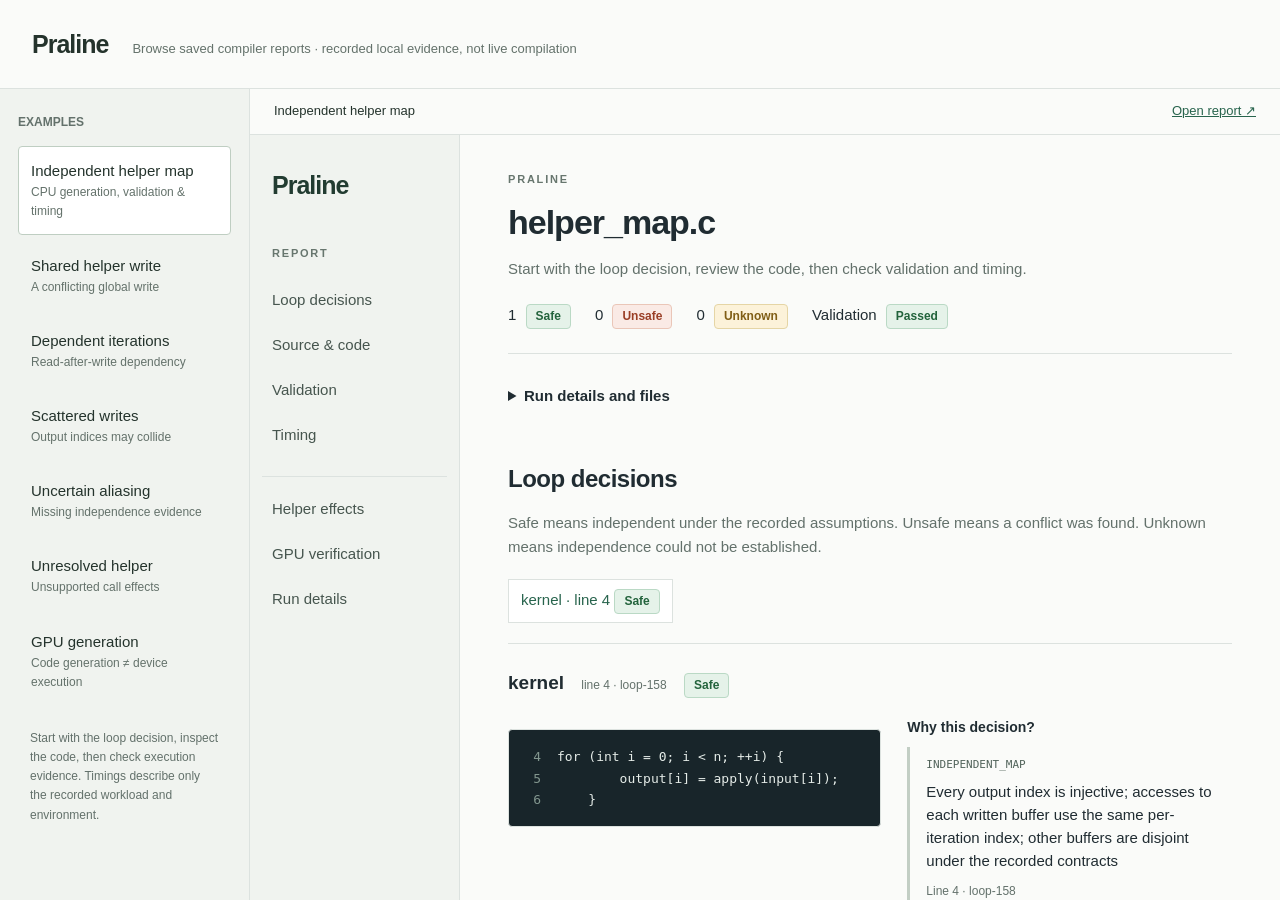
==== submission/demo-walkthrough.html @ d5bf11dd "Improve Praline report interface and evidence browser" ====
<!doctype html>
<html lang="en">
<meta charset="utf-8"><meta name="viewport" content="width=device-width,initial-scale=1">
<title>Praline · Examples</title>
<style>
*{box-sizing:border-box}body{margin:0;color:#24332c;background:#fafbf9;font:15px/1.6 Helvetica,Arial,sans-serif}header{padding:24px 32px;border-bottom:1px solid #dce2df;display:flex;align-items:baseline;gap:24px}h1{font-size:25px;letter-spacing:-1px;margin:0}header p{margin:0;color:#64726b;font-size:13px}.layout{display:grid;grid-template-columns:250px 1fr;height:calc(100vh - 89px)}aside{overflow:auto;padding:24px 18px;background:#f0f3ef;border-right:1px solid #dce2df}h2{font-size:12px;color:#63716b;margin:0 0 14px;font-weight:600}button{display:block;width:100%;text-align:left;border:1px solid transparent;background:none;color:inherit;font:inherit;padding:12px;margin-bottom:6px;border-radius:4px;cursor:pointer}button:hover{background:#e4eae3}button[aria-pressed=true]{border-color:#bfcec2;background:white}button small{display:block;color:#64726b;font-size:12px}.note{margin:24px 12px;font-size:12px;color:#63716b}.viewer{min-height:0;display:flex;flex-direction:column;min-width:0}.toolbar{padding:12px 24px;border-bottom:1px solid #dce2df;display:flex;justify-content:space-between;font-size:13px;gap:16px}a{color:#28644d}iframe{border:0;width:100%;flex:1;background:#fafbf9}:focus-visible{outline:2px solid #28644d;outline-offset:3px}@media(max-width:750px){header{padding:16px}.layout{grid-template-columns:180px 1fr}aside{padding:16px 8px}header p{font-size:11px}.toolbar{padding:10px}}
</style>
<header><h1>Praline</h1><p>Browse saved compiler reports · recorded local evidence, not live compilation</p></header>
<div class="layout"><aside><h2>EXAMPLES</h2>
<button data-run="map-cpu" aria-pressed="true">Independent helper map<small>CPU generation, validation & timing</small></button>
<button data-run="global_write" aria-pressed="false">Shared helper write<small>A conflicting global write</small></button>
<button data-run="prefix_dependency" aria-pressed="false">Dependent iterations<small>Read-after-write dependency</small></button>
<button data-run="scatter_write" aria-pressed="false">Scattered writes<small>Output indices may collide</small></button>
<button data-run="alias_unknown" aria-pressed="false">Uncertain aliasing<small>Missing independence evidence</small></button>
<button data-run="unknown_call" aria-pressed="false">Unresolved helper<small>Unsupported call effects</small></button>
<button data-run="map-gpu" aria-pressed="false">GPU generation<small>Code generation ≠ device execution</small></button>
<p class="note">Start with the loop decision, inspect the code, then check execution evidence. Timings describe only the recorded workload and environment.</p>
</aside><div class="viewer"><div class="toolbar"><span id="label">Independent helper map</span><a id="open" href="evidence/map-cpu/report.html" target="_blank" rel="noopener">Open report ↗</a></div><iframe id="report" title="Praline compiler report" src="evidence/map-cpu/report.html"></iframe></div></div>
<script>
document.querySelectorAll('button[data-run]').forEach(button=>button.addEventListener('click',()=>{
document.querySelectorAll('button[data-run]').forEach(b=>b.setAttribute('aria-pressed',String(b===button)));
const path='evidence/'+button.dataset.run+'/report.html';document.querySelector('#report').src=path;document.querySelector('#open').href=path;document.querySelector('#label').textContent=button.childNodes[0].textContent;
}));
</script></html>
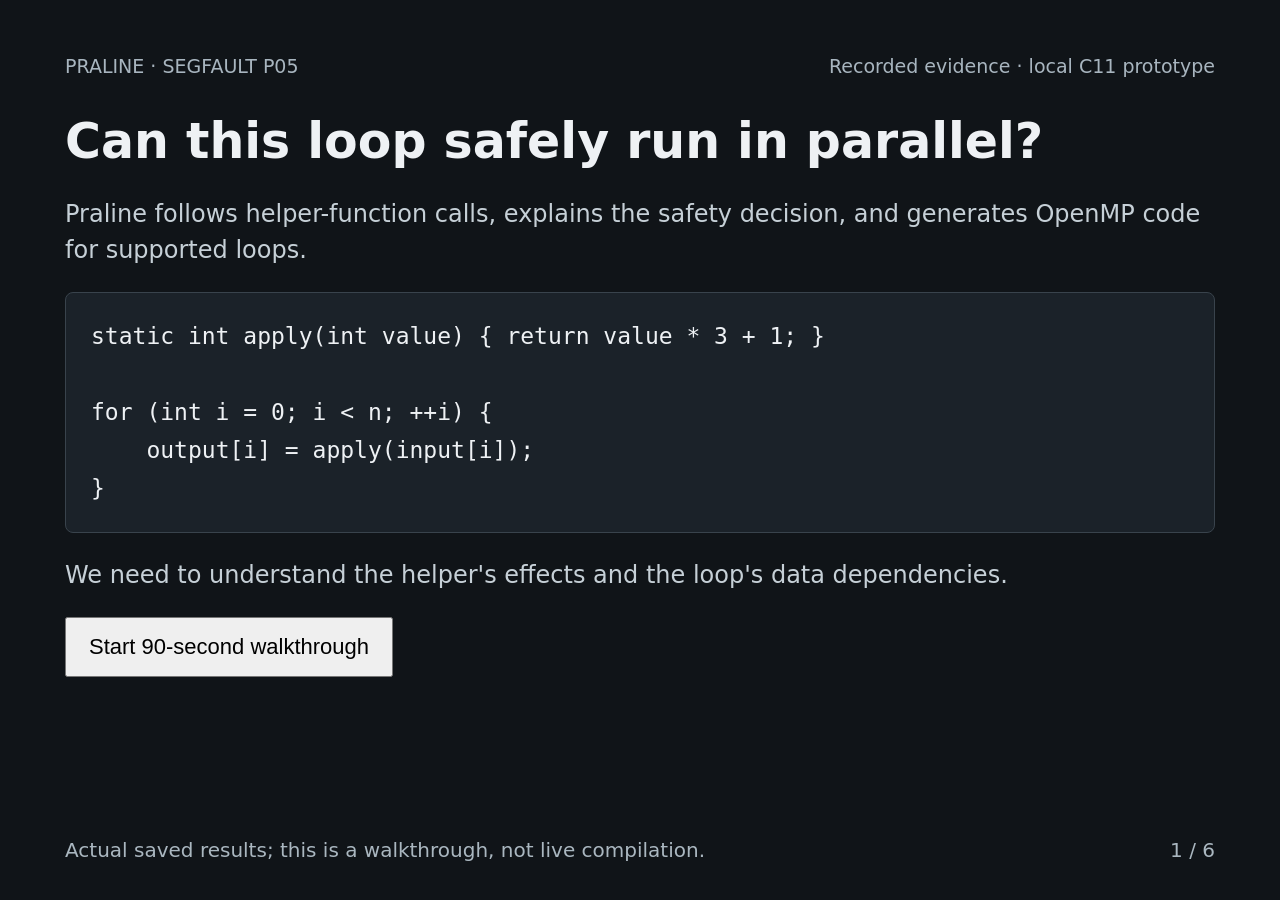
==== commit fb2a7c0c: "Polish web analyzer and submission materials" ====
--- a/submission/demo-walkthrough.html
+++ b/submission/demo-walkthrough.html
@@ -1,24 +1,31 @@
 <!doctype html>
-<html lang="en">
-<meta charset="utf-8"><meta name="viewport" content="width=device-width,initial-scale=1">
-<title>Praline · Examples</title>
+<html lang="en"><meta charset="utf-8"><title>Praline — recorded evidence walkthrough</title>
 <style>
-*{box-sizing:border-box}body{margin:0;color:#24332c;background:#fafbf9;font:15px/1.6 Helvetica,Arial,sans-serif}header{padding:24px 32px;border-bottom:1px solid #dce2df;display:flex;align-items:baseline;gap:24px}h1{font-size:25px;letter-spacing:-1px;margin:0}header p{margin:0;color:#64726b;font-size:13px}.layout{display:grid;grid-template-columns:250px 1fr;height:calc(100vh - 89px)}aside{overflow:auto;padding:24px 18px;background:#f0f3ef;border-right:1px solid #dce2df}h2{font-size:12px;color:#63716b;margin:0 0 14px;font-weight:600}button{display:block;width:100%;text-align:left;border:1px solid transparent;background:none;color:inherit;font:inherit;padding:12px;margin-bottom:6px;border-radius:4px;cursor:pointer}button:hover{background:#e4eae3}button[aria-pressed=true]{border-color:#bfcec2;background:white}button small{display:block;color:#64726b;font-size:12px}.note{margin:24px 12px;font-size:12px;color:#63716b}.viewer{min-height:0;display:flex;flex-direction:column;min-width:0}.toolbar{padding:12px 24px;border-bottom:1px solid #dce2df;display:flex;justify-content:space-between;font-size:13px;gap:16px}a{color:#28644d}iframe{border:0;width:100%;flex:1;background:#fafbf9}:focus-visible{outline:2px solid #28644d;outline-offset:3px}@media(max-width:750px){header{padding:16px}.layout{grid-template-columns:180px 1fr}aside{padding:16px 8px}header p{font-size:11px}.toolbar{padding:10px}}
+*{box-sizing:border-box}body{margin:0;background:#101418;color:#eef1f4;font:24px system-ui,sans-serif}main{max-width:1500px;margin:auto;padding:55px 65px}header{display:flex;justify-content:space-between;color:#a8b5bf;font-size:19px}h1{font-size:49px;line-height:1.2;margin:36px 0 16px}p{line-height:1.5;color:#c6d0d7;max-width:1200px}pre{background:#1b2229;border:1px solid #39434c;border-radius:8px;padding:25px;font:23px/1.65 ui-monospace,monospace;white-space:pre-wrap;overflow-wrap:anywhere}section{display:none}section.active{display:block}.tag{color:#9bd5bc;font-weight:600}footer{position:fixed;bottom:38px;left:65px;right:65px;color:#aab7c0;font-size:20px;display:flex;justify-content:space-between}button{padding:15px 22px;font-size:22px;cursor:pointer}#progress{position:fixed;bottom:0;left:0;height:5px;background:#a5cdbb;width:0}table{border-collapse:collapse;width:100%;font-size:24px}td,th{text-align:left;padding:19px;border-bottom:1px solid #39434c}
 </style>
-<header><h1>Praline</h1><p>Browse saved compiler reports · recorded local evidence, not live compilation</p></header>
-<div class="layout"><aside><h2>EXAMPLES</h2>
-<button data-run="map-cpu" aria-pressed="true">Independent helper map<small>CPU generation, validation & timing</small></button>
-<button data-run="global_write" aria-pressed="false">Shared helper write<small>A conflicting global write</small></button>
-<button data-run="prefix_dependency" aria-pressed="false">Dependent iterations<small>Read-after-write dependency</small></button>
-<button data-run="scatter_write" aria-pressed="false">Scattered writes<small>Output indices may collide</small></button>
-<button data-run="alias_unknown" aria-pressed="false">Uncertain aliasing<small>Missing independence evidence</small></button>
-<button data-run="unknown_call" aria-pressed="false">Unresolved helper<small>Unsupported call effects</small></button>
-<button data-run="map-gpu" aria-pressed="false">GPU generation<small>Code generation ≠ device execution</small></button>
-<p class="note">Start with the loop decision, inspect the code, then check execution evidence. Timings describe only the recorded workload and environment.</p>
-</aside><div class="viewer"><div class="toolbar"><span id="label">Independent helper map</span><a id="open" href="evidence/map-cpu/report.html" target="_blank" rel="noopener">Open report ↗</a></div><iframe id="report" title="Praline compiler report" src="evidence/map-cpu/report.html"></iframe></div></div>
+<main><header><span>PRALINE · SEGFAULT P05</span><span>Recorded evidence · local C11 prototype</span></header>
+<section class="active"><h1>Can this loop safely run in parallel?</h1><p>Praline follows helper-function calls, explains the safety decision, and generates OpenMP code for supported loops.</p><pre>static int apply(int value) { return value * 3 + 1; }
+
+for (int i = 0; i &lt; n; ++i) {
+    output[i] = apply(input[i]);
+}</pre><p>We need to understand the helper's effects and the loop's data dependencies.</p></section>
+<section><h1>Look through the helper call</h1><p class="tag">Safe under the recorded input and alias assumptions</p><pre id="safe">Loading actual analysis…</pre><p>Separate buffers, valid bounds, and independent writes matter. A pure helper by itself does not establish safety.</p></section>
+<section><h1>Generate code. Check every output element.</h1><pre id="cpu">Loading actual generated source…</pre><p id="validation"></p><p>Validation compares tested inputs with sequential execution and an independent reference.</p></section>
+<section><h1>A shared write changes the answer</h1><pre>static int counter = 0;
+static int apply(int value) {
+    counter += 1;
+    return value * 3 + 1;
+}</pre><p class="tag">Unsafe — no parallel transformation</p><pre id="unsafe">Loading actual analysis…</pre></section>
+<section><h1>Safe does not always mean faster</h1><table><tr><th>Recorded workload</th><th>Serial median</th><th>4-thread median</th></tr><tr><td>1,048,576 elements</td><td>0.273 ms</td><td>0.545 ms</td></tr></table><p>This simple helper map was slower with OpenMP on our arm64 Mac. Threading overhead outweighed the benefit.</p><p>Five trials per variant. Kernel times exclude allocation and output formatting. Raw trials and end-to-end timings are retained.</p></section>
+<section><h1>GPU generation with explicit data mapping</h1><pre id="gpu">Loading actual GPU source…</pre><p>GPU source is generated and host syntax-checked. Device execution is unverified; we claim no GPU speedup.</p><p class="tag">github.com/vianmangal/praline</p></section>
+<button id="start" disabled>Loading evidence…</button></main>
+<footer><span id="caption">Actual saved results; this is a walkthrough, not live compilation.</span><span id="page">1 / 6</span></footer><div id="progress"></div>
 <script>
-document.querySelectorAll('button[data-run]').forEach(button=>button.addEventListener('click',()=>{
-document.querySelectorAll('button[data-run]').forEach(b=>b.setAttribute('aria-pressed',String(b===button)));
-const path='evidence/'+button.dataset.run+'/report.html';document.querySelector('#report').src=path;document.querySelector('#open').href=path;document.querySelector('#label').textContent=button.childNodes[0].textContent;
-}));
+const sections=[...document.querySelectorAll('section')];let started=0,timer;
+const captions=['Understand what a called function does before parallelizing a loop.','AST-derived effects and dependencies support the decision.','The original file stays unchanged. Tests check actual output.','The helper writes shared state, so concurrent iterations would conflict.','Real measurements include slowdowns, not just favorable results.','CPU execution is validated. GPU device verification remains outstanding.'];
+function show(i){sections.forEach((s,j)=>s.classList.toggle('active',i===j));document.querySelector('#page').textContent=(i+1)+' / 6';document.querySelector('#caption').textContent=captions[i]}
+function reasons(a){return a.loops.map(l=>l.decision.toUpperCase()+'\n\n'+l.reasons.map(r=>r.code+'\n'+r.message).join('\n\n')).join('\n')}
+Promise.all(['map-cpu/analysis.json','global_write/analysis.json','map-cpu/generated.c','map-gpu/generated.c','map-cpu/validation.json'].map(async p=>{const r=await fetch('evidence/'+p);if(!r.ok)throw Error(p);return p.endsWith('.json')?r.json():r.text()})).then(([a,u,c,g,v])=>{
+document.querySelector('#safe').textContent=reasons(a);document.querySelector('#unsafe').textContent=reasons(u);document.querySelector('#cpu').textContent=c.split('\n').filter(l=>!l.startsWith('#include')&&!l.startsWith('int main')).join('\n');document.querySelector('#gpu').textContent=g.split('\n').filter(l=>l.startsWith('#pragma')||l.includes('output[i]')).join('\n');document.querySelector('#validation').textContent=v.status.toUpperCase()+': '+v.cases.filter(x=>x.passed).length+' / '+v.cases.length+' recorded validation cases';const b=document.querySelector('#start');b.disabled=false;b.textContent='Start 90-second walkthrough';b.onclick=()=>{b.hidden=true;started=performance.now();timer=setInterval(()=>{const t=(performance.now()-started)/1000;show(Math.min(5,Math.floor(t/15)));document.querySelector('#progress').style.width=Math.min(100,t/90*100)+'%';if(t>=90){clearInterval(timer);document.querySelector('#caption').textContent='Praline · explainable analysis, generated code, and reproducible evidence.'}},100)};
+}).catch(e=>{document.querySelector('#start').textContent='Evidence could not load: '+e.message});
 </script></html>
